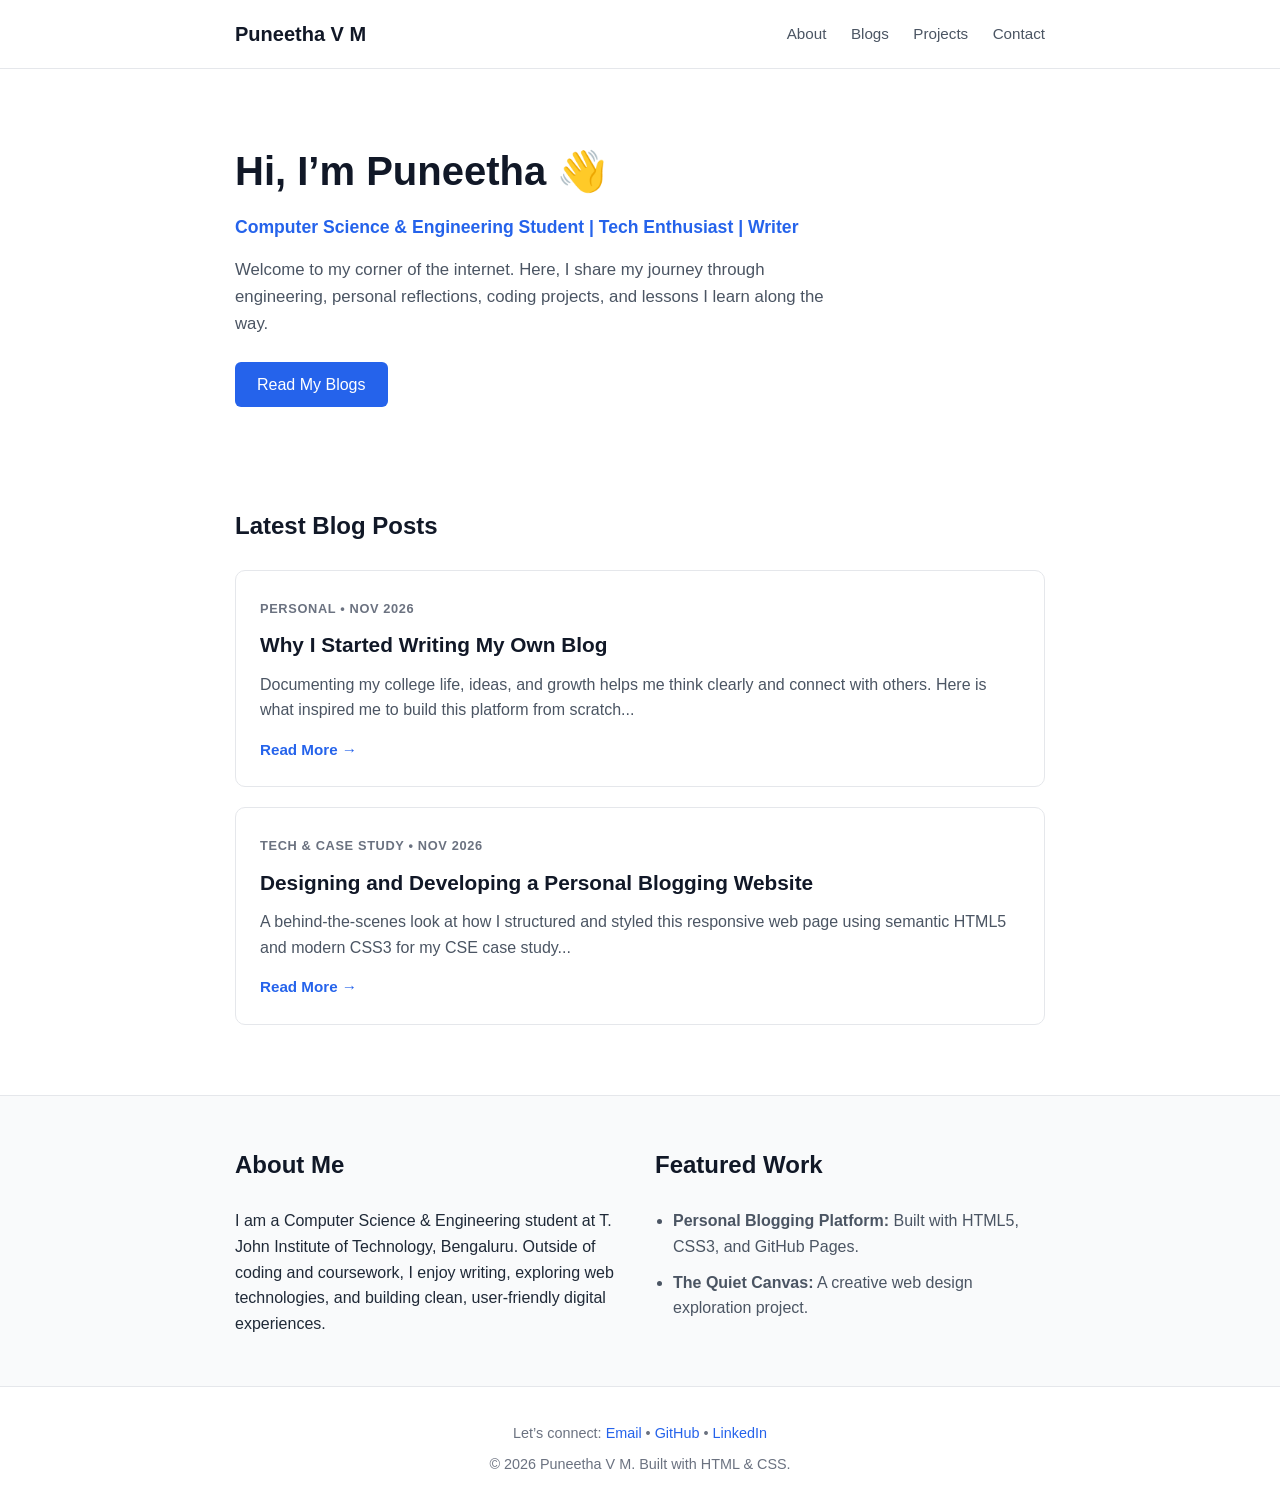
==== index.html @ 37c32d9a "Add files via upload" ====
<!DOCTYPE html>
<html lang="en">
<head>
  <meta charset="UTF-8" />
  <meta name="viewport" content="width=device-width, initial-scale=1.0" />
  <title>Puneetha V M | Personal Blog & Portfolio</title>
  <link rel="stylesheet" href="style.css" />
</head>
<body>

  <!-- Navigation Bar -->
  <header>
    <div class="container nav">
      <a href="#" class="logo">Puneetha V M</a>
      <nav>
        <a href="#about">About</a>
        <a href="#blogs">Blogs</a>
        <a href="#projects">Projects</a>
        <a href="#contact">Contact</a>
      </nav>
    </div>
  </header>

  <!-- Hero / Intro Section -->
  <section class="hero">
    <div class="container">
      <h1>Hi, I’m Puneetha 👋</h1>
      <p class="subtitle">Computer Science & Engineering Student | Tech Enthusiast | Writer</p>
      <p class="bio">
        Welcome to my corner of the internet. Here, I share my journey through engineering, 
        personal reflections, coding projects, and lessons I learn along the way.
      </p>
      <a href="#blogs" class="btn">Read My Blogs</a>
    </div>
  </section>

  <!-- Blog Posts Section -->
  <section id="blogs" class="section">
    <div class="container">
      <h2>Latest Blog Posts</h2>
      
      <article class="card">
        <span class="tag">Personal • Nov 2026</span>
        <h3>Why I Started Writing My Own Blog</h3>
        <p>
          Documenting my college life, ideas, and growth helps me think clearly and connect with 
          others. Here is what inspired me to build this platform from scratch...
        </p>
        <a href="post1.html" class="read-more">Read More →</a>
      </article>

      <article class="card">
        <span class="tag">Tech & Case Study • Nov 2026</span>
        <h3>Designing and Developing a Personal Blogging Website</h3>
        <p>
          A behind-the-scenes look at how I structured and styled this responsive web page using 
          semantic HTML5 and modern CSS3 for my CSE case study...
        </p>
        <a href="post2.html" class="read-more">Read More →</a>
      </article>
    </div>
  </section>

  <!-- About & Projects Section -->
  <section id="about" class="section alt-bg">
    <div class="container grid-2">
      <div>
        <h2>About Me</h2>
        <p>
          I am a Computer Science & Engineering student at T. John Institute of Technology, Bengaluru. 
          Outside of coding and coursework, I enjoy writing, exploring web technologies, and building 
          clean, user-friendly digital experiences.
        </p>
      </div>
      <div id="projects">
        <h2>Featured Work</h2>
        <ul class="project-list">
          <li><strong>Personal Blogging Platform:</strong> Built with HTML5, CSS3, and GitHub Pages.</li>
          <li><strong>The Quiet Canvas:</strong> A creative web design exploration project.</li>
        </ul>
      </div>
    </div>
  </section>

  <!-- Footer / Contact -->
  <footer id="contact">
    <div class="container">
      <p>Let’s connect: <a href="mailto:your-email@example.com">Email</a> • <a href="#">GitHub</a> • <a href="#">LinkedIn</a></p>
      <p class="copyright">© 2026 Puneetha V M. Built with HTML & CSS.</p>
    </div>
  </footer>

</body>
</html>
---- style.css ----
/* Reset & Base Styles */
* {
  margin: 0;
  padding: 0;
  box-sizing: border-box;
}

body {
  font-family: 'Segoe UI', Tahoma, Geneva, Verdana, sans-serif;
  color: #1f2937;
  background-color: #ffffff;
  line-height: 1.6;
}

.container {
  max-width: 850px;
  margin: 0 auto;
  padding: 0 20px;
}

/* Header & Navigation */
header {
  border-bottom: 1px solid #e5e7eb;
  padding: 18px 0;
  position: sticky;
  top: 0;
  background: rgba(255, 255, 255, 0.95);
}

.nav {
  display: flex;
  justify-content: space-between;
  align-items: center;
}

.logo {
  font-size: 1.25rem;
  font-weight: 700;
  color: #111827;
  text-decoration: none;
}

nav a {
  margin-left: 20px;
  text-decoration: none;
  color: #4b5563;
  font-weight: 500;
  font-size: 0.95rem;
}

nav a:hover {
  color: #2563eb;
}

/* Hero Section */
.hero {
  padding: 70px 0 50px;
  text-align: left;
}

.hero h1 {
  font-size: 2.5rem;
  color: #111827;
  margin-bottom: 10px;
}

.subtitle {
  font-size: 1.1rem;
  color: #2563eb;
  font-weight: 600;
  margin-bottom: 16px;
}

.bio {
  max-width: 620px;
  color: #4b5563;
  font-size: 1.05rem;
  margin-bottom: 24px;
}

.btn {
  display: inline-block;
  background-color: #2563eb;
  color: #ffffff;
  padding: 10px 22px;
  border-radius: 6px;
  text-decoration: none;
  font-weight: 500;
}

.btn:hover {
  background-color: #1d4ed8;
}

/* Sections & Blog Cards */
.section {
  padding: 50px 0;
}

.alt-bg {
  background-color: #f9fafb;
  border-top: 1px solid #e5e7eb;
  border-bottom: 1px solid #e5e7eb;
}

h2 {
  font-size: 1.5rem;
  margin-bottom: 24px;
  color: #111827;
}

.card {
  border: 1px solid #e5e7eb;
  border-radius: 10px;
  padding: 24px;
  margin-bottom: 20px;
  background: #ffffff;
}

.card:hover {
  border-color: #2563eb;
}

.tag {
  font-size: 0.8rem;
  text-transform: uppercase;
  letter-spacing: 0.05em;
  color: #6b7280;
  font-weight: 600;
}

.card h3 {
  font-size: 1.3rem;
  margin: 8px 0 10px;
  color: #111827;
}

.card p {
  color: #4b5563;
  margin-bottom: 14px;
}

.read-more {
  color: #2563eb;
  text-decoration: none;
  font-weight: 600;
  font-size: 0.95rem;
}

/* About & Projects Grid */
.grid-2 {
  display: grid;
  grid-template-columns: 1fr 1fr;
  gap: 30px;
}

.project-list {
  padding-left: 18px;
  color: #4b5563;
}

.project-list li {
  margin-bottom: 10px;
}

/* Footer */
footer {
  padding: 35px 0;
  text-align: center;
  color: #6b7280;
  font-size: 0.9rem;
}

footer a {
  color: #2563eb;
  text-decoration: none;
}

.copyright {
  margin-top: 8px;
}

/* Mobile Responsive */
@media (max-width: 650px) {
  .grid-2 {
    grid-template-columns: 1fr;
  }
  .hero h1 {
    font-size: 2rem;
  }
}
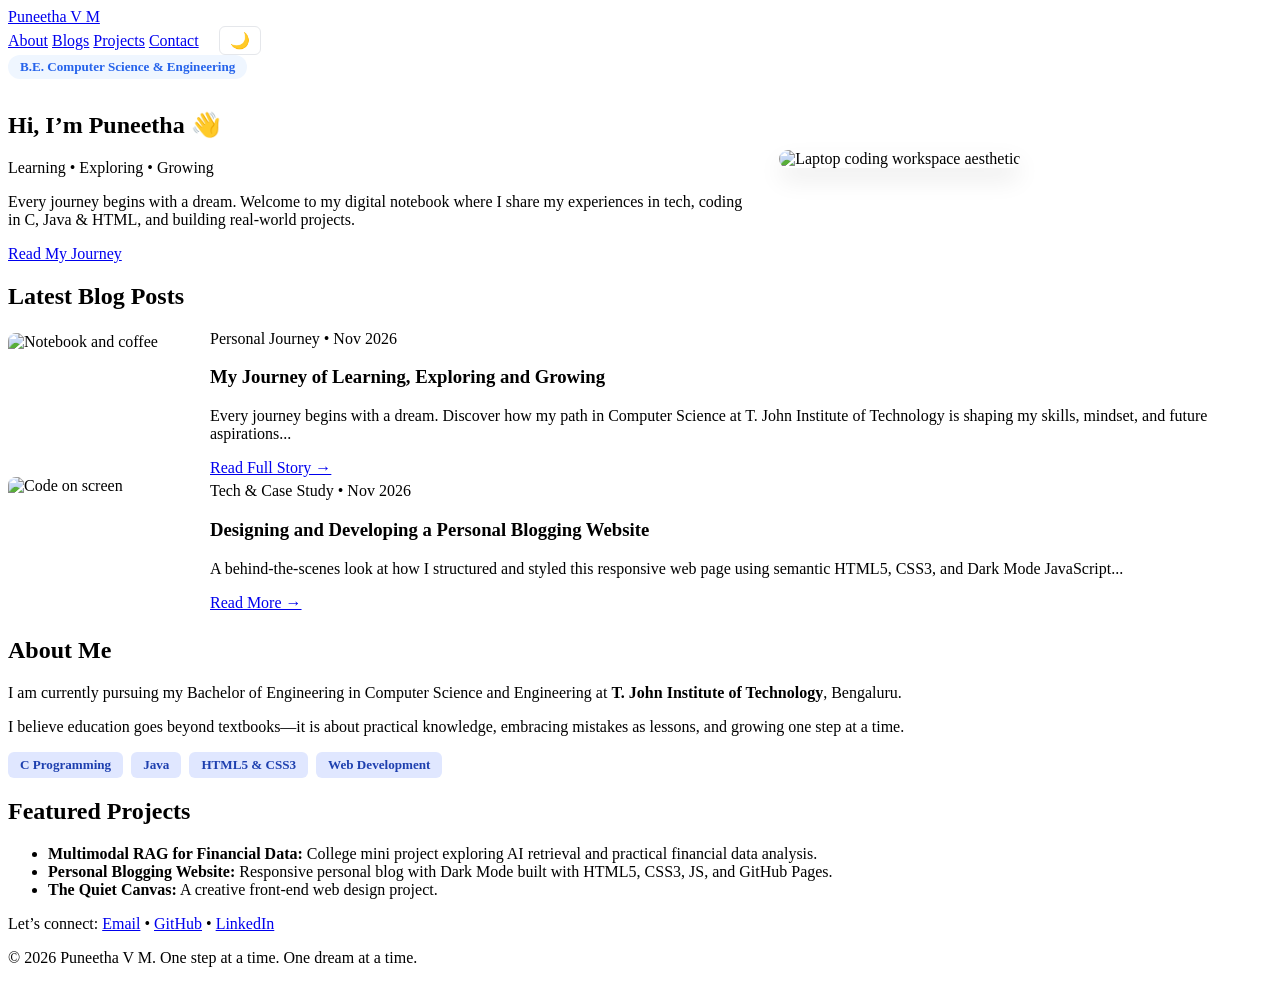
==== commit 2d348fb7: "Add files via upload" ====
--- a/index.html
+++ b/index.html
@@ -17,20 +17,31 @@
         <a href="#blogs">Blogs</a>
         <a href="#projects">Projects</a>
         <a href="#contact">Contact</a>
+        <button id="theme-toggle" class="theme-btn" aria-label="Toggle Dark Mode">🌙</button>
       </nav>
     </div>
   </header>
 
-  <!-- Hero / Intro Section -->
+  <!-- Hero / Intro Section with Creative Visual -->
   <section class="hero">
-    <div class="container">
-      <h1>Hi, I’m Puneetha 👋</h1>
-      <p class="subtitle">Computer Science & Engineering Student | Tech Enthusiast | Writer</p>
-      <p class="bio">
-        Welcome to my corner of the internet. Here, I share my journey through engineering, 
-        personal reflections, coding projects, and lessons I learn along the way.
-      </p>
-      <a href="#blogs" class="btn">Read My Blogs</a>
+    <div class="container hero-grid">
+      <div>
+        <span class="pill">B.E. Computer Science & Engineering</span>
+        <h1>Hi, I’m Puneetha 👋</h1>
+        <p class="subtitle">Learning • Exploring • Growing</p>
+        <p class="bio">
+          Every journey begins with a dream. Welcome to my digital notebook where I share my 
+          experiences in tech, coding in C, Java & HTML, and building real-world projects.
+        </p>
+        <a href="#blogs" class="btn">Read My Journey</a>
+      </div>
+      <div class="hero-art">
+        <img 
+          src="https://unsplash.com" 
+          alt="Laptop coding workspace aesthetic" 
+          class="hero-img"
+        />
+      </div>
     </div>
   </section>
 
@@ -39,24 +50,38 @@
     <div class="container">
       <h2>Latest Blog Posts</h2>
       
-      <article class="card">
-        <span class="tag">Personal • Nov 2026</span>
-        <h3>Why I Started Writing My Own Blog</h3>
-        <p>
-          Documenting my college life, ideas, and growth helps me think clearly and connect with 
-          others. Here is what inspired me to build this platform from scratch...
-        </p>
-        <a href="post1.html" class="read-more">Read More →</a>
+      <article class="card card-with-img">
+        <img 
+          src="https://unsplash.com" 
+          alt="Notebook and coffee" 
+          class="card-thumb"
+        />
+        <div>
+          <span class="tag">Personal Journey • Nov 2026</span>
+          <h3>My Journey of Learning, Exploring and Growing</h3>
+          <p>
+            Every journey begins with a dream. Discover how my path in Computer Science at T. John 
+            Institute of Technology is shaping my skills, mindset, and future aspirations...
+          </p>
+          <a href="post1.html" class="read-more">Read Full Story →</a>
+        </div>
       </article>
 
-      <article class="card">
-        <span class="tag">Tech & Case Study • Nov 2026</span>
-        <h3>Designing and Developing a Personal Blogging Website</h3>
-        <p>
-          A behind-the-scenes look at how I structured and styled this responsive web page using 
-          semantic HTML5 and modern CSS3 for my CSE case study...
-        </p>
-        <a href="post2.html" class="read-more">Read More →</a>
+      <article class="card card-with-img">
+        <img 
+          src="https://unsplash.com" 
+          alt="Code on screen" 
+          class="card-thumb"
+        />
+        <div>
+          <span class="tag">Tech & Case Study • Nov 2026</span>
+          <h3>Designing and Developing a Personal Blogging Website</h3>
+          <p>
+            A behind-the-scenes look at how I structured and styled this responsive web page using 
+            semantic HTML5, CSS3, and Dark Mode JavaScript...
+          </p>
+          <a href="post2.html" class="read-more">Read More →</a>
+        </div>
       </article>
     </div>
   </section>
@@ -66,17 +91,35 @@
     <div class="container grid-2">
       <div>
         <h2>About Me</h2>
+        <p style="margin-bottom: 14px;">
+          I am currently pursuing my Bachelor of Engineering in Computer Science and Engineering at 
+          <strong>T. John Institute of Technology</strong>, Bengaluru.
+        </p>
         <p>
-          I am a Computer Science & Engineering student at T. John Institute of Technology, Bengaluru. 
-          Outside of coding and coursework, I enjoy writing, exploring web technologies, and building 
-          clean, user-friendly digital experiences.
+          I believe education goes beyond textbooks—it is about practical knowledge, embracing 
+          mistakes as lessons, and growing one step at a time.
         </p>
+        <div class="skills-wrap">
+          <span class="skill-badge">C Programming</span>
+          <span class="skill-badge">Java</span>
+          <span class="skill-badge">HTML5 & CSS3</span>
+          <span class="skill-badge">Web Development</span>
+        </div>
       </div>
       <div id="projects">
-        <h2>Featured Work</h2>
+        <h2>Featured Projects</h2>
         <ul class="project-list">
-          <li><strong>Personal Blogging Platform:</strong> Built with HTML5, CSS3, and GitHub Pages.</li>
-          <li><strong>The Quiet Canvas:</strong> A creative web design exploration project.</li>
+          <li>
+            <strong>Multimodal RAG for Financial Data:</strong> College mini project exploring AI retrieval 
+            and practical financial data analysis.
+          </li>
+          <li>
+            <strong>Personal Blogging Website:</strong> Responsive personal blog with Dark Mode built 
+            with HTML5, CSS3, JS, and GitHub Pages.
+          </li>
+          <li>
+            <strong>The Quiet Canvas:</strong> A creative front-end web design project.
+          </li>
         </ul>
       </div>
     </div>
@@ -85,10 +128,33 @@
   <!-- Footer / Contact -->
   <footer id="contact">
     <div class="container">
-      <p>Let’s connect: <a href="mailto:your-email@example.com">Email</a> • <a href="#">GitHub</a> • <a href="#">LinkedIn</a></p>
-      <p class="copyright">© 2026 Puneetha V M. Built with HTML & CSS.</p>
+      <p>
+        Let’s connect: 
+        <a href="mailto:your-email@example.com">Email</a> • 
+        <a href="https://github.com" target="_blank">GitHub</a> • 
+        <a href="https://linkedin.com" target="_blank">LinkedIn</a>
+      </p>
+      <p class="copyright">© 2026 Puneetha V M. One step at a time. One dream at a time.</p>
     </div>
   </footer>
 
+  <!-- Dark Mode Script -->
+  <script>
+    const toggleBtn = document.getElementById('theme-toggle');
+    const body = document.body;
+
+    if (localStorage.getItem('theme') === 'dark') {
+      body.classList.add('dark-mode');
+      toggleBtn.textContent = '☀️';
+    }
+
+    toggleBtn.addEventListener('click', () => {
+      body.classList.toggle('dark-mode');
+      const isDark = body.classList.contains('dark-mode');
+      toggleBtn.textContent = isDark ? '☀️' : '🌙';
+      localStorage.setItem('theme', isDark ? 'dark' : 'light');
+    });
+  </script>
+
 </body>
 </html>
--- a/style.css
+++ b/style.css
@@ -1,191 +1,178 @@
-/* Reset & Base Styles */
-* {
-  margin: 0;
-  padding: 0;
-  box-sizing: border-box;
-}
-
-body {
-  font-family: 'Segoe UI', Tahoma, Geneva, Verdana, sans-serif;
-  color: #1f2937;
-  background-color: #ffffff;
-  line-height: 1.6;
-}
-
-.container {
-  max-width: 850px;
-  margin: 0 auto;
-  padding: 0 20px;
-}
-
-/* Header & Navigation */
-header {
-  border-bottom: 1px solid #e5e7eb;
-  padding: 18px 0;
-  position: sticky;
-  top: 0;
-  background: rgba(255, 255, 255, 0.95);
-}
-
-.nav {
-  display: flex;
-  justify-content: space-between;
+/* Creative Hero Grid & Images */
+.hero-grid {
+  display: grid;
+  grid-template-columns: 1.2fr 0.8fr;
+  gap: 32px;
   align-items: center;
 }
 
-.logo {
-  font-size: 1.25rem;
-  font-weight: 700;
-  color: #111827;
-  text-decoration: none;
+.pill {
+  display: inline-block;
+  background-color: #eff6ff;
+  color: #2563eb;
+  font-size: 0.82rem;
+  font-weight: 600;
+  padding: 4px 12px;
+  border-radius: 999px;
+  margin-bottom: 12px;
 }
 
-nav a {
-  margin-left: 20px;
-  text-decoration: none;
-  color: #4b5563;
-  font-weight: 500;
-  font-size: 0.95rem;
+.hero-img {
+  width: 100%;
+  border-radius: 14px;
+  box-shadow: 0 12px 24px rgba(0, 0, 0, 0.08);
+  object-fit: cover;
 }
 
-nav a:hover {
-  color: #2563eb;
+/* Blog Card with Thumbnail */
+.card-with-img {
+  display: grid;
+  grid-template-columns: 180px 1fr;
+  gap: 22px;
+  align-items: center;
 }
 
-/* Hero Section */
-.hero {
-  padding: 70px 0 50px;
-  text-align: left;
+.card-thumb {
+  width: 100%;
+  height: 140px;
+  object-fit: cover;
+  border-radius: 8px;
 }
 
-.hero h1 {
-  font-size: 2.5rem;
-  color: #111827;
-  margin-bottom: 10px;
+/* Skill Badges */
+.skills-wrap {
+  display: flex;
+  flex-wrap: wrap;
+  gap: 8px;
+  margin-top: 16px;
 }
 
-.subtitle {
-  font-size: 1.1rem;
-  color: #2563eb;
+.skill-badge {
+  background-color: #e0e7ff;
+  color: #1e40af;
+  font-size: 0.82rem;
   font-weight: 600;
-  margin-bottom: 16px;
+  padding: 5px 12px;
+  border-radius: 6px;
 }
 
-.bio {
-  max-width: 620px;
-  color: #4b5563;
-  font-size: 1.05rem;
+/* Full Blog Article Styling */
+.article-container {
+  max-width: 720px;
+}
+
+.article-title {
+  font-size: 2.2rem;
+  margin: 10px 0 22px;
+  line-height: 1.25;
+}
+
+.article-banner {
+  width: 100%;
+  max-height: 340px;
+  object-fit: cover;
+  border-radius: 12px;
   margin-bottom: 24px;
 }
 
-.btn {
-  display: inline-block;
-  background-color: #2563eb;
-  color: #ffffff;
-  padding: 10px 22px;
-  border-radius: 6px;
-  text-decoration: none;
-  font-weight: 500;
+.article-container p {
+  margin-bottom: 16px;
+  font-size: 1.05rem;
 }
 
-.btn:hover {
-  background-color: #1d4ed8;
+.article-container h2 {
+  margin-top: 28px;
+  margin-bottom: 12px;
+  font-size: 1.35rem;
 }
 
-/* Sections & Blog Cards */
-.section {
-  padding: 50px 0;
+.highlight-quote {
+  border-left: 4px solid #2563eb;
+  padding: 12px 18px;
+  margin: 20px 0;
+  background-color: #f8fafc;
+  font-style: italic;
+  font-size: 1.15rem;
+  font-weight: 600;
+  color: #1e3a8a;
+  border-radius: 0 8px 8px 0;
 }
 
-.alt-bg {
-  background-color: #f9fafb;
-  border-top: 1px solid #e5e7eb;
-  border-bottom: 1px solid #e5e7eb;
+.closing-box {
+  margin-top: 30px;
+  padding: 20px;
+  background-color: #eff6ff;
+  border-radius: 10px;
+  text-align: center;
 }
 
-h2 {
-  font-size: 1.5rem;
-  margin-bottom: 24px;
-  color: #111827;
+/* Theme Toggle Button */
+.theme-btn {
+  background: none;
+  border: 1px solid #e5e7eb;
+  border-radius: 6px;
+  padding: 4px 10px;
+  margin-left: 16px;
+  cursor: pointer;
+  font-size: 1rem;
 }
 
-.card {
-  border: 1px solid #e5e7eb;
-  border-radius: 10px;
-  padding: 24px;
-  margin-bottom: 20px;
-  background: #ffffff;
+/* Dark Mode Theme */
+body.dark-mode {
+  background-color: #111827;
+  color: #f3f4f6;
 }
 
-.card:hover {
-  border-color: #2563eb;
+body.dark-mode header {
+  background: rgba(17, 24, 39, 0.95);
+  border-bottom-color: #374151;
 }
 
-.tag {
-  font-size: 0.8rem;
-  text-transform: uppercase;
-  letter-spacing: 0.05em;
-  color: #6b7280;
-  font-weight: 600;
+body.dark-mode .logo,
+body.dark-mode .hero h1,
+body.dark-mode h2,
+body.dark-mode .card h3,
+body.dark-mode .article-title {
+  color: #f9fafb;
 }
 
-.card h3 {
-  font-size: 1.3rem;
-  margin: 8px 0 10px;
-  color: #111827;
+body.dark-mode nav a,
+body.dark-mode .bio,
+body.dark-mode .card p,
+body.dark-mode .project-list,
+body.dark-mode .article-container p {
+  color: #d1d5db;
 }
 
-.card p {
-  color: #4b5563;
-  margin-bottom: 14px;
+body.dark-mode .card,
+body.dark-mode .alt-bg {
+  background-color: #1f2937;
+  border-color: #374151;
 }
 
-.read-more {
-  color: #2563eb;
-  text-decoration: none;
-  font-weight: 600;
-  font-size: 0.95rem;
+body.dark-mode .highlight-quote,
+body.dark-mode .closing-box {
+  background-color: #1f2937;
+  color: #93c5fd;
 }
 
-/* About & Projects Grid */
-.grid-2 {
-  display: grid;
-  grid-template-columns: 1fr 1fr;
-  gap: 30px;
+body.dark-mode .pill,
+body.dark-mode .skill-badge {
+  background-color: #1e3a8a;
+  color: #dbeafe;
 }
 
-.project-list {
-  padding-left: 18px;
-  color: #4b5563;
+body.dark-mode .theme-btn {
+  border-color: #374151;
 }
 
-.project-list li {
-  margin-bottom: 10px;
-}
-
-/* Footer */
-footer {
-  padding: 35px 0;
-  text-align: center;
-  color: #6b7280;
-  font-size: 0.9rem;
-}
-
-footer a {
-  color: #2563eb;
-  text-decoration: none;
-}
-
-.copyright {
-  margin-top: 8px;
-}
-
-/* Mobile Responsive */
-@media (max-width: 650px) {
-  .grid-2 {
+/* Responsive Adjustments */
+@media (max-width: 700px) {
+  .hero-grid,
+  .card-with-img {
     grid-template-columns: 1fr;
   }
-  .hero h1 {
-    font-size: 2rem;
+  .card-thumb {
+    height: 180px;
   }
 }
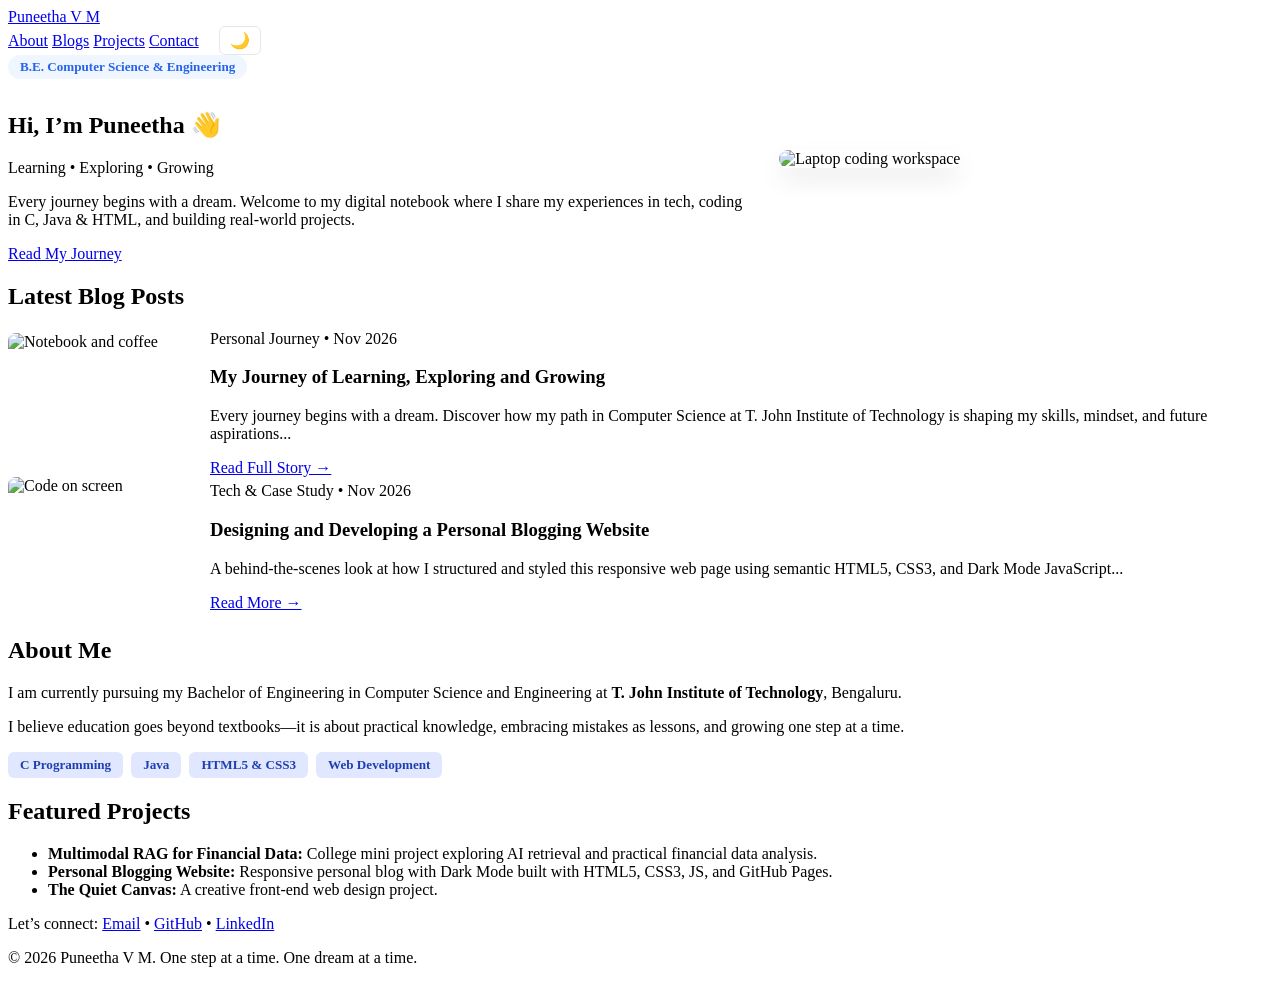
==== commit 6832cf08: "Update index.html" ====
--- a/index.html
+++ b/index.html
@@ -11,7 +11,7 @@
   <!-- Navigation Bar -->
   <header>
     <div class="container nav">
-      <a href="#" class="logo">Puneetha V M</a>
+      <a href="index.html" class="logo">Puneetha V M</a>
       <nav>
         <a href="#about">About</a>
         <a href="#blogs">Blogs</a>
@@ -22,7 +22,7 @@
     </div>
   </header>
 
-  <!-- Hero / Intro Section with Creative Visual -->
+  <!-- Hero / Intro Section -->
   <section class="hero">
     <div class="container hero-grid">
       <div>
@@ -38,7 +38,7 @@
       <div class="hero-art">
         <img 
           src="https://unsplash.com" 
-          alt="Laptop coding workspace aesthetic" 
+          alt="Laptop coding workspace" 
           class="hero-img"
         />
       </div>
@@ -130,7 +130,7 @@
     <div class="container">
       <p>
         Let’s connect: 
-        <a href="mailto:your-email@example.com">Email</a> • 
+        <a href="mailto:your-email@gmail.com">Email</a> • 
         <a href="https://github.com" target="_blank">GitHub</a> • 
         <a href="https://linkedin.com" target="_blank">LinkedIn</a>
       </p>
@@ -157,4 +157,4 @@
   </script>
 
 </body>
-</html>+</html>
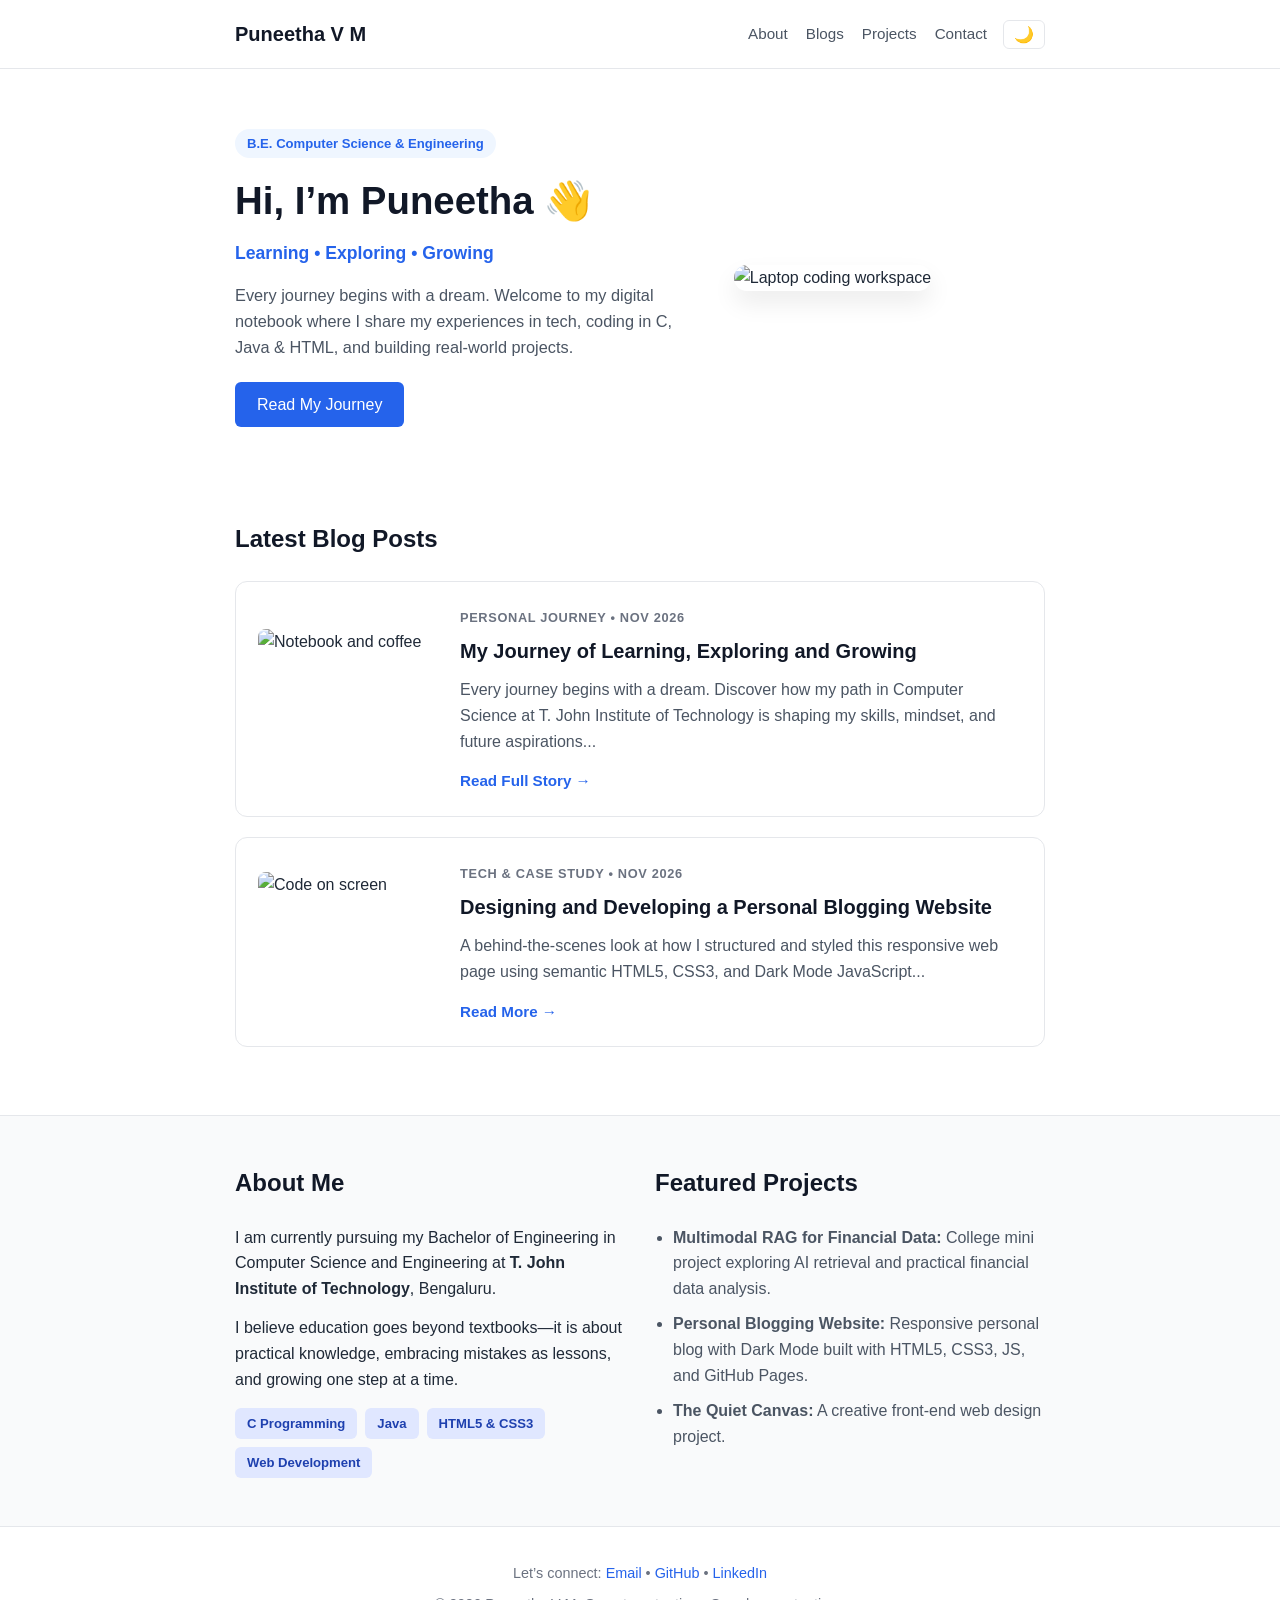
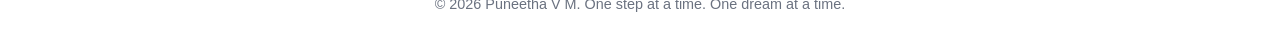
==== commit c33df069: "Update index.html" ====
--- a/index.html
+++ b/index.html
@@ -130,9 +130,9 @@
     <div class="container">
       <p>
         Let’s connect: 
-        <a href="mailto:your-email@gmail.com">Email</a> • 
-        <a href="https://github.com" target="_blank">GitHub</a> • 
-        <a href="https://linkedin.com" target="_blank">LinkedIn</a>
+        <a href="mailto:puneethavm@gmail.com">Email</a> • 
+        <a href="https://github.com/puneetha006" target="_blank">GitHub</a> • 
+        <a href="https://www.linkedin.com/in/puneetha-vm-a4bab7370" target="_blank">LinkedIn</a>
       </p>
       <p class="copyright">© 2026 Puneetha V M. One step at a time. One dream at a time.</p>
     </div>
--- a/style.css
+++ b/style.css
@@ -1,4 +1,69 @@
-/* Creative Hero Grid & Images */
+/* Reset & Base Styles */
+* {
+  margin: 0;
+  padding: 0;
+  box-sizing: border-box;
+}
+
+body {
+  font-family: 'Segoe UI', Tahoma, Geneva, Verdana, sans-serif;
+  color: #1f2937;
+  background-color: #ffffff;
+  line-height: 1.6;
+  transition: background-color 0.25s ease, color 0.25s ease;
+}
+
+.container {
+  max-width: 850px;
+  margin: 0 auto;
+  padding: 0 20px;
+}
+
+/* Header & Navigation */
+header {
+  border-bottom: 1px solid #e5e7eb;
+  padding: 18px 0;
+  position: sticky;
+  top: 0;
+  background: rgba(255, 255, 255, 0.95);
+  z-index: 100;
+}
+
+.nav {
+  display: flex;
+  justify-content: space-between;
+  align-items: center;
+}
+
+.logo {
+  font-size: 1.25rem;
+  font-weight: 700;
+  color: #111827;
+  text-decoration: none;
+}
+
+nav {
+  display: flex;
+  align-items: center;
+}
+
+nav a {
+  margin-left: 18px;
+  text-decoration: none;
+  color: #4b5563;
+  font-weight: 500;
+  font-size: 0.95rem;
+}
+
+nav a:hover {
+  color: #2563eb;
+}
+
+/* Hero Section */
+.hero {
+  padding: 60px 0 45px;
+}
+
 .hero-grid {
   display: grid;
   grid-template-columns: 1.2fr 0.8fr;
@@ -17,6 +82,25 @@
   margin-bottom: 12px;
 }
 
+.hero h1 {
+  font-size: 2.4rem;
+  color: #111827;
+  margin-bottom: 8px;
+}
+
+.subtitle {
+  font-size: 1.1rem;
+  color: #2563eb;
+  font-weight: 600;
+  margin-bottom: 14px;
+}
+
+.bio {
+  color: #4b5563;
+  font-size: 1.02rem;
+  margin-bottom: 22px;
+}
+
 .hero-img {
   width: 100%;
   border-radius: 14px;
@@ -24,7 +108,49 @@
   object-fit: cover;
 }
 
-/* Blog Card with Thumbnail */
+.btn {
+  display: inline-block;
+  background-color: #2563eb;
+  color: #ffffff;
+  padding: 10px 22px;
+  border-radius: 6px;
+  text-decoration: none;
+  font-weight: 500;
+}
+
+.btn:hover {
+  background-color: #1d4ed8;
+}
+
+/* Sections & Blog Cards */
+.section {
+  padding: 48px 0;
+}
+
+.alt-bg {
+  background-color: #f9fafb;
+  border-top: 1px solid #e5e7eb;
+  border-bottom: 1px solid #e5e7eb;
+}
+
+h2 {
+  font-size: 1.5rem;
+  margin-bottom: 22px;
+  color: #111827;
+}
+
+.card {
+  border: 1px solid #e5e7eb;
+  border-radius: 12px;
+  padding: 22px;
+  margin-bottom: 20px;
+  background: #ffffff;
+}
+
+.card:hover {
+  border-color: #2563eb;
+}
+
 .card-with-img {
   display: grid;
   grid-template-columns: 180px 1fr;
@@ -39,7 +165,39 @@
   border-radius: 8px;
 }
 
-/* Skill Badges */
+.tag {
+  font-size: 0.8rem;
+  text-transform: uppercase;
+  letter-spacing: 0.05em;
+  color: #6b7280;
+  font-weight: 600;
+}
+
+.card h3 {
+  font-size: 1.25rem;
+  margin: 6px 0 10px;
+  color: #111827;
+}
+
+.card p {
+  color: #4b5563;
+  margin-bottom: 14px;
+}
+
+.read-more {
+  color: #2563eb;
+  text-decoration: none;
+  font-weight: 600;
+  font-size: 0.95rem;
+}
+
+/* About & Projects Grid */
+.grid-2 {
+  display: grid;
+  grid-template-columns: 1fr 1fr;
+  gap: 30px;
+}
+
 .skills-wrap {
   display: flex;
   flex-wrap: wrap;
@@ -56,15 +214,25 @@
   border-radius: 6px;
 }
 
+.project-list {
+  padding-left: 18px;
+  color: #4b5563;
+}
+
+.project-list li {
+  margin-bottom: 10px;
+}
+
 /* Full Blog Article Styling */
 .article-container {
   max-width: 720px;
 }
 
 .article-title {
-  font-size: 2.2rem;
+  font-size: 2.1rem;
   margin: 10px 0 22px;
   line-height: 1.25;
+  color: #111827;
 }
 
 .article-banner {
@@ -117,6 +285,23 @@
   font-size: 1rem;
 }
 
+/* Footer */
+footer {
+  padding: 35px 0;
+  text-align: center;
+  color: #6b7280;
+  font-size: 0.9rem;
+}
+
+footer a {
+  color: #2563eb;
+  text-decoration: none;
+}
+
+.copyright {
+  margin-top: 8px;
+}
+
 /* Dark Mode Theme */
 body.dark-mode {
   background-color: #111827;
@@ -166,13 +351,21 @@
   border-color: #374151;
 }
 
-/* Responsive Adjustments */
+/* Mobile Responsive */
 @media (max-width: 700px) {
   .hero-grid,
-  .card-with-img {
+  .card-with-img,
+  .grid-2 {
     grid-template-columns: 1fr;
   }
   .card-thumb {
     height: 180px;
   }
-}+  .hero h1 {
+    font-size: 2rem;
+  }
+  nav a {
+    margin-left: 12px;
+    font-size: 0.88rem;
+  }
+}
